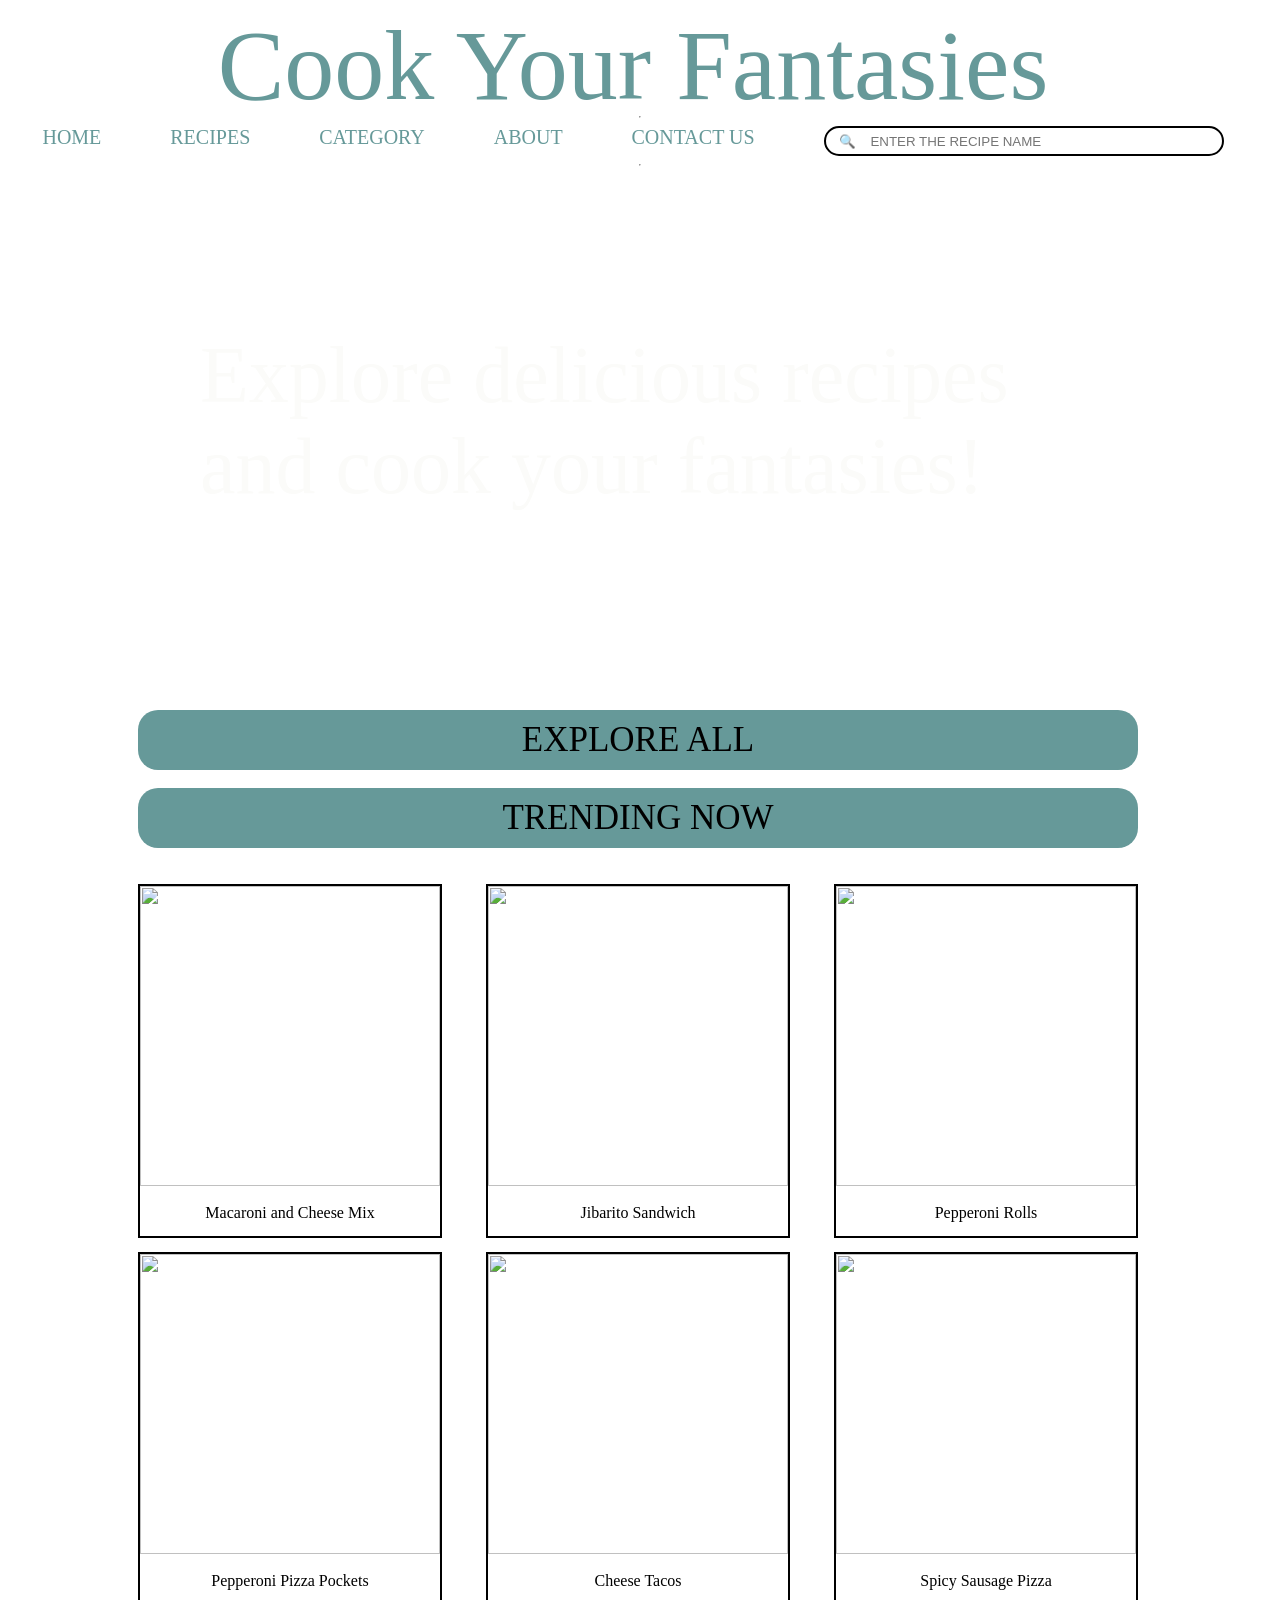
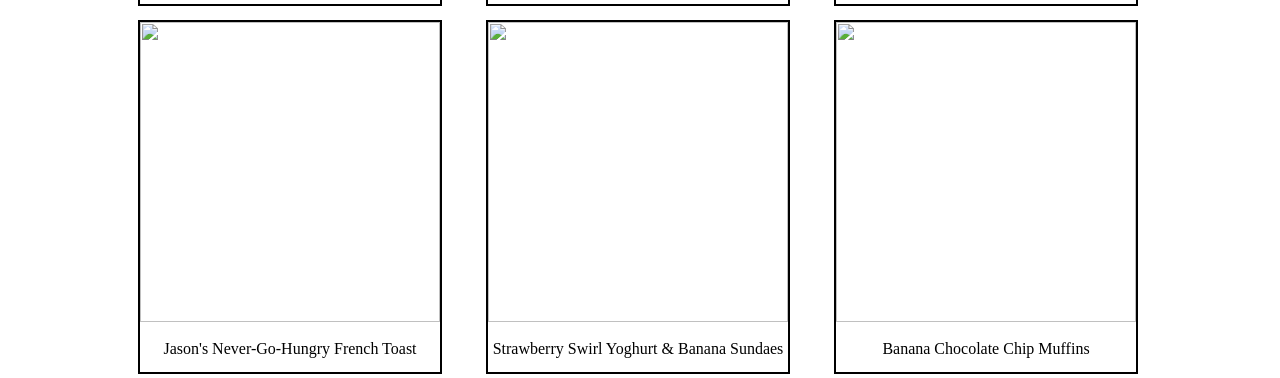
==== index.html @ 8f166795 "Add files via upload" ====
<!DOCTYPE html>
<html lang="en">
<head>
    <meta charset="UTF-8">
    <meta name="viewport" content="width=device-width, initial-scale=1.0">
    <title>Document</title>
    <link rel="stylesheet" href="frontpage.css">
</head>
<body>
    <header>
<div id="outer1">
    <div id="i1">Cook Your Fantasies</div><hr>
    <div id="i2"><span>HOME</span><span>RECIPES</span><span>CATEGORY</span><span>ABOUT</span><span>CONTACT US</span><span ><input id="search" type="search" placeholder="   &#128269    ENTER THE RECIPE NAME" ></span></div><hr>
    <div id="bg">
        <div id="text"><p>Explore delicious recipes <br>     and cook your fantasies!</p>         
            <div id="i3"><span id="s1"></span><span id="s2"></span><span id="s3"></span><span id="s4"></span></div>
            <div id="i4"><span id="s5"></span><span id="s6"></span><span id="s7"></span><span id="s8"></span></div>        
        </div>
   </div> 
    </header>
    <section><br><br>
        <div class="category" > <text>EXPLORE ALL</text></div><br>
        <div class="category" > <text>TRENDING NOW</text></div><br>
        <br>
            <div class="inn">
                <div class="recipe" id="I4">
                    <div class="image" id="R4"><a href="recipe04.html"><img src="https://img.freepik.com/free-photo/delicious-creamy-melted-cheese_23-2149332827.jpg?ga=GA1.1.288537252.1741439925&semt=ais_hybrid"></a></div><br><div id="T4"><a href="recipe04.html">Macaroni and Cheese Mix</a></div>
                </div>
                <div class="recipe" id="I5">
                    <div class="image" id="R5"><a href="recipe05.html"><img src="https://img.freepik.com/free-photo/side-view-club-sandwich-with-salted-cucumbers-lemon-olives-round-white-plate_176474-3049.jpg?ga=GA1.1.288537252.1741439925&semt=ais_hybrid"></a></div><br><div id="T5"><a href="recipe05.html">Jibarito Sandwich</a></div>
                </div>
                <div class="recipe" id="I6">
                    <div class="image" id="R6"><a href="recipe06.html"><img src="https://img.freepik.com/free-photo/sausage-dough-sprinkled-with-sesame-seeds-wooden-background-rustic-style_2829-11857.jpg?ga=GA1.1.288537252.1741439925&semt=ais_hybrid"></a></div><br><div id="T6"><a href="recipe06.html">Pepperoni Rolls</a></div>
                </div>
            </div><br>
            <div class="inn">
                <div class="recipe" id="I7">
                    <div class="image" id="R7"><a href="recipe07.html"><img src="https://img.freepik.com/free-photo/turkish-pide-pizza-with-pepperoni-melted-cheese_114579-3408.jpg?ga=GA1.1.288537252.1741439925&semt=ais_hybrid"></a></div><br><div id="T7"><a href="recipe07.html">Pepperoni Pizza Pockets</a></div>
                </div>
                <div class="recipe" id="I8">
                    <div class="image" id="R8"><a href="recipe08.html"><img src="https://img.freepik.com/premium-photo/high-angle-view-food-table_1048944-2399126.jpg?ga=GA1.1.288537252.1741439925&semt=ais_hybrid"></a></div><br><div id="T8"><a href="recipe08.html">Cheese Tacos</a></div>
                </div>
                <div class="recipe" id="I9">
                    <div class="image" id="R9"><a href="recipe09.html"><img src="https://img.freepik.com/free-photo/chicken-pizza-with-bell-peppers-herbs-barbecue-sauce_140725-8379.jpg?ga=GA1.1.288537252.1741439925&semt=ais_hybrid"></a></div><br><div id="T9"><a href="recipe09.html">Spicy Sausage Pizza</a></div>
                </div>
            </div><br>
            <div id="outer2">
            <div class="inn">
                <div class="recipe" id="I1">
                    <div class="image" id="R1"><a href="recipe01.html"><img  src="https://media.istockphoto.com/id/1225582525/photo/traditional-french-toasts-with-blueberries-strawberries-and-powdered-sugar-on-white-plate.jpg?s=612x612&w=0&k=20&c=5DWhiXmrjaEJ9ibt7jWO9BmiSjT_BZr6btpg2yOP9CA="></a></div><br><div id="T1"><a href="recipe01.html">Jason's Never-Go-Hungry French Toast</a></div>
                </div>
                <div class="recipe" id="I2">
                    <div class="image" id="R2"><a href="recipe02.html"><img  src="https://img.freepik.com/free-photo/strawberry-sundae_1339-2873.jpg?semt=ais_hybrid"></a></div><br><div id="T2"><a href="recipe02.html">Strawberry Swirl Yoghurt & Banana Sundaes</a></div>
                </div>
                <div class="recipe" id="I3">
                    <div class="image" id="R3"><a href="recipe03.html"><img  src="https://img.freepik.com/free-photo/chocolate-muffins-wooden-board_23-2148432426.jpg?ga=GA1.1.288537252.1741439925&semt=ais_hybrid"></a></div><br><div id="T3"><a href="recipe03.html">Banana Chocolate Chip Muffins</a></div>
                </div>
            </div>
            
        </div>
    </section>
    <footer>

    </footer>
</body>
</html>
---- frontpage.css ----
#outer1{
    display:flex;
    flex-direction:column;
    /* height:50px; */
    width:1250;
   
}
/* #outer1 text{
    opacity:1;
    
} */
/* #text:hover{
transition:all 8s ease-in 0s;
font-size:50px;
} */
#i1{
    text-align:center;
    height:100px;
    width:1250px;
    background-color:white;
    color:rgb(102, 153, 153);
    font-size:100px;
}
#i2{
    
    display:flex;
    font-size:20px;
    justify-content:space-around;
    height:30px;
    width: 1250px;
    color:rgb(102, 153, 153);
}
span:hover{
    font-size:28px;
}
/* #i3{
    display:flex;
    filter: blur(2px);
}
#i4{
    display:flex;
    filter: blur(2px); 
}*/

#s1{
    height:250px;
    width:300px;
    background-image: url("https://img.freepik.com/free-photo/front-view-cooked-mushrooms-with-dough-pasta-dark-table-meal-food-dinner_140725-78982.jpg?ga=GA1.1.288537252.1741439925&semt=ais_hybrid");
    background-size:cover;
}
#s2{
    height:250px;
    width:300px;
    background-image: url("https://img.freepik.com/free-photo/top-view-fried-potatoes-with-seasonings-bread-loafs-different-vegetables-dark-surface_140725-115305.jpg?ga=GA1.1.288537252.1741439925&semt=ais_hybrid");
    background-size:cover;
}
#s3{
    height:250px;
    width:350px;
    background-image: url("https://img.freepik.com/free-photo/top-view-yummy-cutlets-with-onion-rings-grey-background-dish-meat-meal-photo_140725-47087.jpg?ga=GA1.1.288537252.1741439925&semt=ais_hybrid");
    background-size:cover;
}
#s4{
    height:250px;
    width:300px;
    background-image: url("https://img.freepik.com/free-photo/top-view-fresh-red-dogwoods-with-seasonings-cooked-squashes-grey-surface_140725-90510.jpg?ga=GA1.1.288537252.1741439925&semt=ais_hybrid");
    background-size:cover;
}
/* span{
    border:2px solid rgb(60, 104, 104);
} */
#search{
    height:30px;
    color:rgb(102, 153, 153);
    width:400px;
    border:2px solid black;
    border-radius:20px;
}
hr{
    color:rgb(42, 62, 62);
}
#s5{
    height:250px;
    width:300px;
    background-image: url("https://img.freepik.com/free-photo/top-view-baked-potatoes-with-minced-meat-greens-inside-plate-dark-blue-desk_140725-49961.jpg?ga=GA1.1.288537252.1741439925&semt=ais_hybrid");
    background-size:cover;
}
#s6{
    height:250px;
    width:300px;
    background-image: url("https://img.freepik.com/premium-photo/breaded-lamb-chops-served-with-tomato-red-onion-green-pepper-salad-black-plate-wooden-table-with-ingredients-surface-landscape-view_268847-1344.jpg?ga=GA1.1.288537252.1741439925&semt=ais_hybrid");
    background-size:cover;
}
#s7{
    height:250px;
    width:350px;
    background-image: url("https://img.freepik.com/free-photo/side-view-eggplant-roll-grilled-eggplant-with-walnut-pomegranate-cucumber-lettuce-plate_141793-4891.jpg?ga=GA1.1.288537252.1741439925&semt=ais_hybrid");
    background-size:cover;
}
#s8{
    height:250px;
    width:300px;
    background-image: url("https://img.freepik.com/free-photo/half-top-view-tasty-cooked-potatoes-delicious-dish-with-greens-seasonings-dark-surface-dinner-cooking-meal-potato-dish_140725-101565.jpg?ga=GA1.1.288537252.1741439925&semt=ais_hybrid");
    background-size:cover;
}
#bg #i3,#i4{
    position:relative;
    display:flex;
    filter: blur(2.5px);
}
#bg p{
    position:absolute; top:250px; left:200px; font-size:80px;
    z-index:1;display:flex;
    color:rgb(251, 251, 249);
    transition: transform 0.5s ease-in-out, opacity 0.5s ease-in-out;


    /* display: inline-block;
    opacity: 0; 
    transform: translateY(-50px); 
    @keyframes fall {
        from{
          opacity: 0;
          color:black;
          transform: translateY(-50px);
        }
        to {
          opacity: 1;
          color:white;
          transform: translateY(0px);
        }
    }
    animation: fall 5s ease-in  2s 1 normal; */
}
#outer2{
    display:flex;
    flex-direction:column;
    justify-content: space-around;
}
.category{
    height:60px; width:1000px; background-color:rgb(102, 153, 153); border-radius:20px; text-align:center; position:relative; left:130px; font-size:35px
}
.category text{
     text-align:center; line-height:60px;
}
.category:hover text{
    font-size:38px;
}
.inn{
    display:flex;
    flex-direction:row;
    justify-content: space-between;
    height:350px;
    width:1000px;
    position:relative;
    left:130px;
}
.recipe{
    height:350px;
    width:300px;
    display:flex;
    flex-direction:column;
    border:2px solid black;
    text-align:center;
   
}
.image{
    height:300px;
    width:300px;
    background-size:auto;

}
.recipe a,img{
   height:300px;
   width:300px;
   object-fit:cover;
}
#T1 a,#T2 a,#T3 a,#T4 a,#T5 a,#T6 a,#T7 a,#T8 a,#T9 a{
    text-decoration:none;
    color:black;
    position: sticky;
}
#I1:hover, #I2:hover, #I3:hover {
    position: relative;
    /* border:5px solid black;  */
     height:360px;
    width:300px; 
}
 .image:hover img{
   width:300px;
    transition:img 0.5s ease-in-out;
 }
 .recipe:hover a{
    position:relative;
    margin-bottom:center;
    font-size:20px;
   
 }
 /* #text text{
    transition: font-size 5s ease-in-out 2s;
 } */
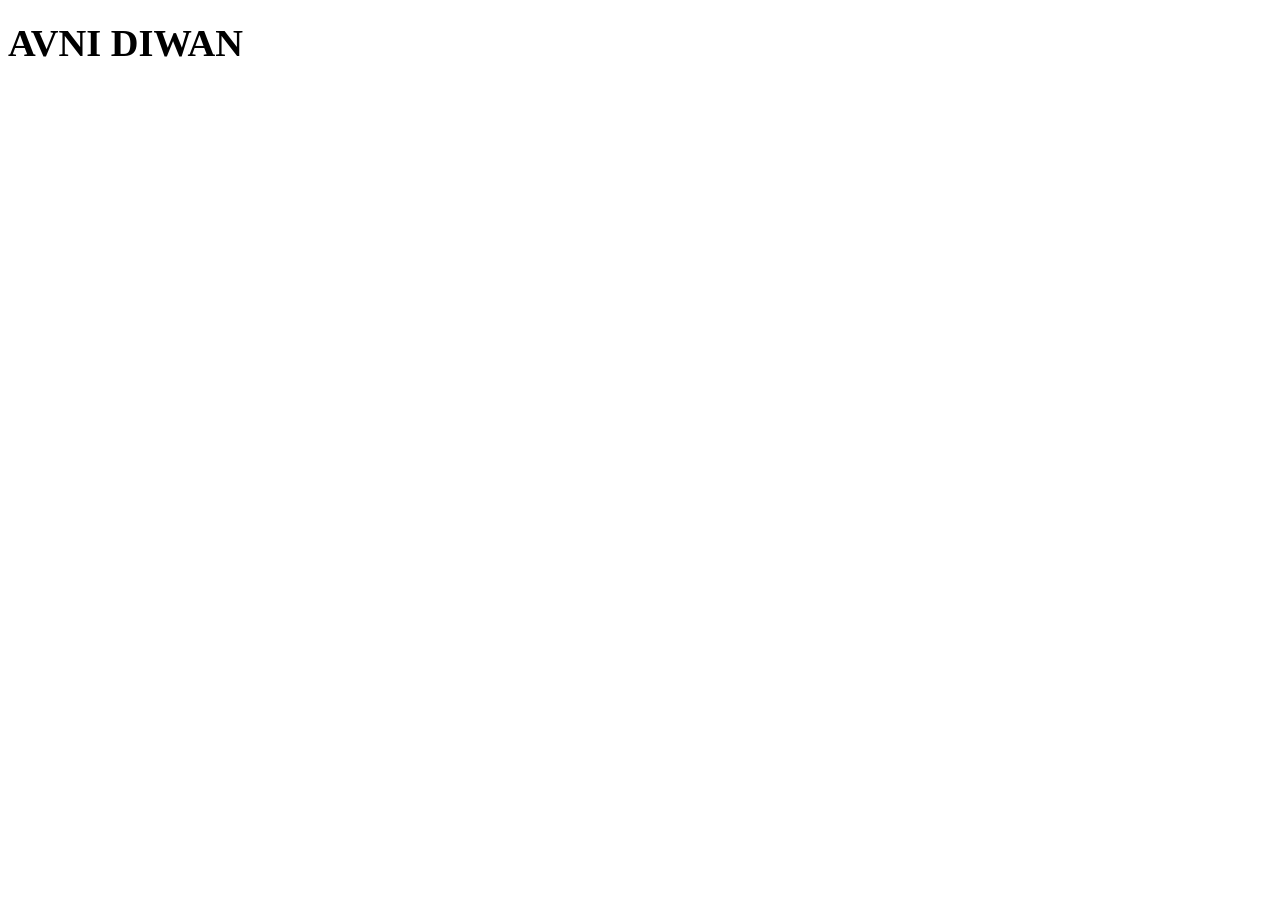
==== commit 7e0dc803: "Add files via upload" ====
--- a/index.html
+++ b/index.html
@@ -4,63 +4,42 @@
     <meta charset="UTF-8">
     <meta name="viewport" content="width=device-width, initial-scale=1.0">
     <title>Document</title>
-    <link rel="stylesheet" href="frontpage.css">
+    
+    <link rel="stylesheet" href="style.css">
 </head>
+<style>
+    .d1:hover text, .d2:hover text, .d3:hover text, #D2:hover text, #D3:hover text{
+        color:white;
+        font-size:35px;
+        text-decoration:underline;
+       
+    }
+    
+     .d1:hover , .d2:hover , .d3:hover , #D2:hover , #D3:hover{
+        border:2px solid white;
+    
+     }
+</style>
 <body>
-    <header>
-<div id="outer1">
-    <div id="i1">Cook Your Fantasies</div><hr>
-    <div id="i2"><span>HOME</span><span>RECIPES</span><span>CATEGORY</span><span>ABOUT</span><span>CONTACT US</span><span ><input id="search" type="search" placeholder="   &#128269    ENTER THE RECIPE NAME" ></span></div><hr>
-    <div id="bg">
-        <div id="text"><p>Explore delicious recipes <br>     and cook your fantasies!</p>         
-            <div id="i3"><span id="s1"></span><span id="s2"></span><span id="s3"></span><span id="s4"></span></div>
-            <div id="i4"><span id="s5"></span><span id="s6"></span><span id="s7"></span><span id="s8"></span></div>        
-        </div>
-   </div> 
-    </header>
-    <section><br><br>
-        <div class="category" > <text>EXPLORE ALL</text></div><br>
-        <div class="category" > <text>TRENDING NOW</text></div><br>
-        <br>
-            <div class="inn">
-                <div class="recipe" id="I4">
-                    <div class="image" id="R4"><a href="recipe04.html"><img src="https://img.freepik.com/free-photo/delicious-creamy-melted-cheese_23-2149332827.jpg?ga=GA1.1.288537252.1741439925&semt=ais_hybrid"></a></div><br><div id="T4"><a href="recipe04.html">Macaroni and Cheese Mix</a></div>
-                </div>
-                <div class="recipe" id="I5">
-                    <div class="image" id="R5"><a href="recipe05.html"><img src="https://img.freepik.com/free-photo/side-view-club-sandwich-with-salted-cucumbers-lemon-olives-round-white-plate_176474-3049.jpg?ga=GA1.1.288537252.1741439925&semt=ais_hybrid"></a></div><br><div id="T5"><a href="recipe05.html">Jibarito Sandwich</a></div>
-                </div>
-                <div class="recipe" id="I6">
-                    <div class="image" id="R6"><a href="recipe06.html"><img src="https://img.freepik.com/free-photo/sausage-dough-sprinkled-with-sesame-seeds-wooden-background-rustic-style_2829-11857.jpg?ga=GA1.1.288537252.1741439925&semt=ais_hybrid"></a></div><br><div id="T6"><a href="recipe06.html">Pepperoni Rolls</a></div>
-                </div>
-            </div><br>
-            <div class="inn">
-                <div class="recipe" id="I7">
-                    <div class="image" id="R7"><a href="recipe07.html"><img src="https://img.freepik.com/free-photo/turkish-pide-pizza-with-pepperoni-melted-cheese_114579-3408.jpg?ga=GA1.1.288537252.1741439925&semt=ais_hybrid"></a></div><br><div id="T7"><a href="recipe07.html">Pepperoni Pizza Pockets</a></div>
-                </div>
-                <div class="recipe" id="I8">
-                    <div class="image" id="R8"><a href="recipe08.html"><img src="https://img.freepik.com/premium-photo/high-angle-view-food-table_1048944-2399126.jpg?ga=GA1.1.288537252.1741439925&semt=ais_hybrid"></a></div><br><div id="T8"><a href="recipe08.html">Cheese Tacos</a></div>
-                </div>
-                <div class="recipe" id="I9">
-                    <div class="image" id="R9"><a href="recipe09.html"><img src="https://img.freepik.com/free-photo/chicken-pizza-with-bell-peppers-herbs-barbecue-sauce_140725-8379.jpg?ga=GA1.1.288537252.1741439925&semt=ais_hybrid"></a></div><br><div id="T9"><a href="recipe09.html">Spicy Sausage Pizza</a></div>
-                </div>
-            </div><br>
-            <div id="outer2">
-            <div class="inn">
-                <div class="recipe" id="I1">
-                    <div class="image" id="R1"><a href="recipe01.html"><img  src="https://media.istockphoto.com/id/1225582525/photo/traditional-french-toasts-with-blueberries-strawberries-and-powdered-sugar-on-white-plate.jpg?s=612x612&w=0&k=20&c=5DWhiXmrjaEJ9ibt7jWO9BmiSjT_BZr6btpg2yOP9CA="></a></div><br><div id="T1"><a href="recipe01.html">Jason's Never-Go-Hungry French Toast</a></div>
-                </div>
-                <div class="recipe" id="I2">
-                    <div class="image" id="R2"><a href="recipe02.html"><img  src="https://img.freepik.com/free-photo/strawberry-sundae_1339-2873.jpg?semt=ais_hybrid"></a></div><br><div id="T2"><a href="recipe02.html">Strawberry Swirl Yoghurt & Banana Sundaes</a></div>
-                </div>
-                <div class="recipe" id="I3">
-                    <div class="image" id="R3"><a href="recipe03.html"><img  src="https://img.freepik.com/free-photo/chocolate-muffins-wooden-board_23-2148432426.jpg?ga=GA1.1.288537252.1741439925&semt=ais_hybrid"></a></div><br><div id="T3"><a href="recipe03.html">Banana Chocolate Chip Muffins</a></div>
-                </div>
-            </div>
-            
-        </div>
-    </section>
-    <footer>
+    <h1><big> AVNI DIWAN</big></h1>
+<div id="outer">
+<div id="i1"> 
+    <div class="d1"><a href="about.html"><TEXT>ABOUT</TEXT></a></div>
+    <div class="d2"><a href="edu.html"><TEXT>EDUCATIONAL<BR>QUALIFICATIONS</TEXT></a></div>
+    <div class="d3"><a href="per.html"><TEXT>PERSONAL<BR>INFORMATION</TEXT></a></div>
+</div>
+<div id="i2">
+    <div id="D1"></div>
+    <div id="D2"><a href="project.html"><TEXT>PROJECTS</TEXT></a></div>
+    <div id="D3"><a href="cert.html"><TEXT>CERTIFICATES</TEXT></a></div>
+    <div id="D4"></div>
+</div>
+<div id="i3">
+    <div class="d1"><a href="techsub.html"><text>TECHNICAL<BR>SUBJECTS</text></a></div>
+    <div class="d2"><a href="prolang.html"><TEXT>PROGRAMMING<BR>LANGUAGES</TEXT></a></div>
+    <div class="d3"><a href="workshop.html"><TEXT>TRANNINGS<BR>&<BR>WORKSHOPS</TEXT></a></div>
+</div>
+</div>
 
-    </footer>
 </body>
 </html>
--- a/style.css
+++ b/style.css
@@ -0,0 +1,112 @@
+#div1{
+    height:55px;
+    background-color:black;
+    display:flex;
+    flex-direction:row;
+    justify-content:space-evenly;
+    align-items: center;
+}
+#div2{
+    height:40px;
+    background-color:rgb(27, 27, 55);
+    display:flex;
+    flex-direction:row;
+    justify-content:space-evenly;
+    align-items: center;
+}
+#span1{
+    color:white;
+    display:flex;
+    flex-direction:row;
+    align-self:flex-start;
+    /* align-content: center; */
+}
+#span2{
+    color:white;
+    display:flex;
+    flex-direction:row;
+}
+#span3{
+    color:white;
+    align-self: center;
+    display:flex;
+    flex-direction:row;
+    align-content:center; 
+}
+a{
+    color:white;
+    text-decoration:none;
+}
+text{
+    color:white;
+}
+#div3{
+    height: 250px;
+    background-color:azure;
+    display:flex;
+    flex-direction:row;
+    justify-content:space-between
+    
+}
+#left{
+    height:250px; 
+    width:100px; 
+    display:flex;
+    justify-content:center;
+    align-items:center;
+}
+#right{
+    height:250px; 
+    width:100px; 
+    display:flex;
+    justify-content:center;
+    align-items:center;
+}
+#div4{
+    height:500px;
+    background-color:azure ;
+    display:flex;
+    flex-direction: row;
+    justify-content:space-evenly;
+}
+.span1{
+    height:500px;
+    width:280px;
+    background-color:white;
+    display:flex;
+    flex-direction:column;
+    justify-content:space-between;
+    align-items:center;
+}
+.rect1{
+    height:100px;
+    width:260px;
+    /* background-color:gray; */
+}
+.rect2{
+    height:50px;
+    width:260px;
+    /* background-color:gray; */
+}
+.rect3{
+    height:150px;
+    width:260px;
+    /* background-color:rgb(68, 67, 67); */
+    display:flex;
+    justify-content:space-around;
+    align-items:center;
+
+}
+.rect4{
+    height:150px;
+    width:260px;
+    /* background-color:rgb(68, 67, 67); */
+    display:flex;
+    justify-content:space-around;
+    align-items:center;
+}
+.sq{
+    height:120px;
+    width:120px;
+    /* background-color:rgb(101, 100, 100); */
+}
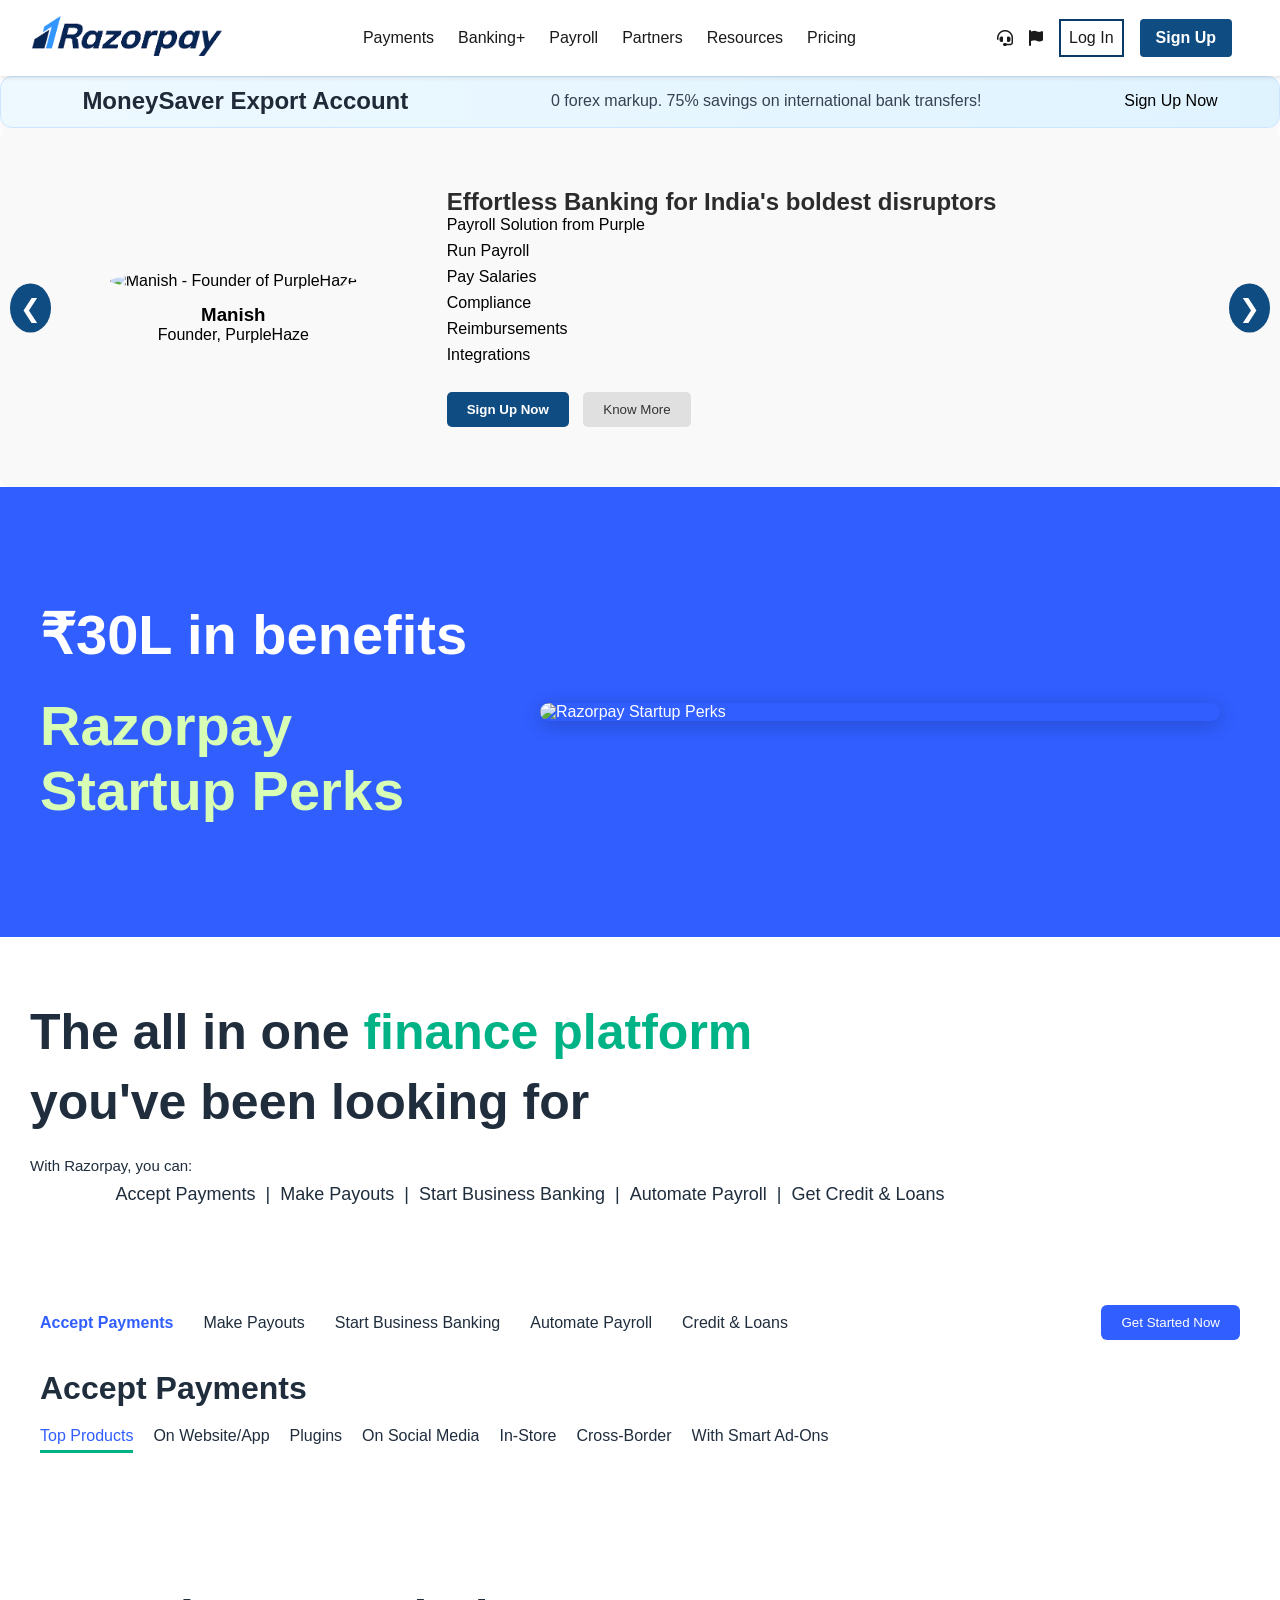
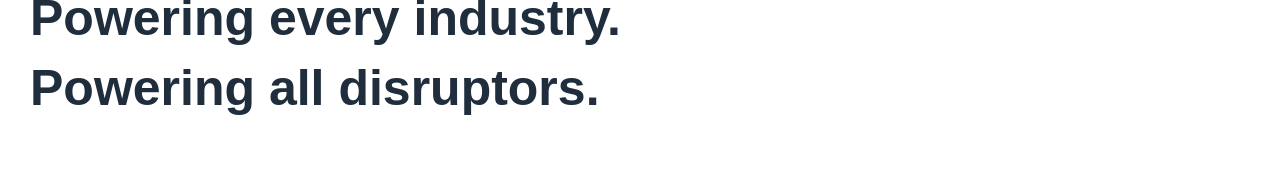
==== commit 00cc7f45: "Add files via upload" ====
--- a/index.html
+++ b/index.html
@@ -4,42 +4,174 @@
     <meta charset="UTF-8">
     <meta name="viewport" content="width=device-width, initial-scale=1.0">
     <title>Document</title>
-    
     <link rel="stylesheet" href="style.css">
+    <link rel="stylesheet" href="https://cdnjs.cloudflare.com/ajax/libs/font-awesome/6.5.0/css/all.min.css"/>
 </head>
-<style>
-    .d1:hover text, .d2:hover text, .d3:hover text, #D2:hover text, #D3:hover text{
-        color:white;
-        font-size:35px;
-        text-decoration:underline;
-       
-    }
-    
-     .d1:hover , .d2:hover , .d3:hover , #D2:hover , #D3:hover{
-        border:2px solid white;
-    
-     }
-</style>
+
 <body>
-    <h1><big> AVNI DIWAN</big></h1>
-<div id="outer">
-<div id="i1"> 
-    <div class="d1"><a href="about.html"><TEXT>ABOUT</TEXT></a></div>
-    <div class="d2"><a href="edu.html"><TEXT>EDUCATIONAL<BR>QUALIFICATIONS</TEXT></a></div>
-    <div class="d3"><a href="per.html"><TEXT>PERSONAL<BR>INFORMATION</TEXT></a></div>
-</div>
-<div id="i2">
-    <div id="D1"></div>
-    <div id="D2"><a href="project.html"><TEXT>PROJECTS</TEXT></a></div>
-    <div id="D3"><a href="cert.html"><TEXT>CERTIFICATES</TEXT></a></div>
-    <div id="D4"></div>
-</div>
-<div id="i3">
-    <div class="d1"><a href="techsub.html"><text>TECHNICAL<BR>SUBJECTS</text></a></div>
-    <div class="d2"><a href="prolang.html"><TEXT>PROGRAMMING<BR>LANGUAGES</TEXT></a></div>
-    <div class="d3"><a href="workshop.html"><TEXT>TRANNINGS<BR>&<BR>WORKSHOPS</TEXT></a></div>
-</div>
+<header class="navbar">
+  <div class="logo">
+    <img src="[data-uri]" alt="Razorpay Logo" />
+  </div>
+  <nav class="nav-links">
+    <ul>
+      <li><a href="#">Payments</a></li>
+      <li><a href="#">Banking+</a></li>
+      <li><a href="#">Payroll</a></li>
+      <li><a href="#">Partners</a></li>
+      <li><a href="#">Resources</a></li>
+      <li><a href="#">Pricing</a></li>
+    </ul>
+  </nav>
+  <div class="extras">
+    <a href="#" class="support"><i class="fas fa-headset"></i> </a>
+    <a href="#" class="language"><i class="fas fa-flag"></i> </a>
+    <a href="#" class="login">Log In</a>
+    <a href="#" class="signup">Sign Up</a>
+  </div>
+  
+</header>
+<!-- Razorpay MoneySaver Export Account Banner -->
+<section class="moneysaver-banner">
+  <div class="moneysaver-content">
+    <h2>MoneySaver Export Account</h2>
+    <p>0 forex markup. 75% savings on international bank transfers!</p>
+    <a href="#" class="moneysaver-btn">Sign Up Now</a>
+  </div>
+</section>
+
+<div class="carousel-container">
+  <div class="carousel-slide active">
+    <div class="carousel-content">
+      <div class="founder-info">
+        <img src="manish.png" alt="Manish - Founder of PurpleHaze" />
+        <h3>Manish</h3>
+        <p>Founder, PurpleHaze</p>
+      </div>
+      <div class="testimonial">
+        <h2>Effortless Banking for India's boldest disruptors</h2>
+        <p>Payroll Solution from Purple</p>
+        <ul>
+          <li>Run Payroll</li>
+          <li>Pay Salaries</li>
+          <li>Compliance</li>
+          <li>Reimbursements</li>
+          <li>Integrations</li>
+        </ul>
+        <div class="cta-buttons">
+          <button class="signup">Sign Up Now</button>
+          <button class="learn-more">Know More</button>
+        </div>
+      </div>
+    </div>
+  </div>
+
+  <!-- Add more .carousel-slide blocks for additional slides -->
+
+  <button class="prev">&#10094;</button>
+  <button class="next">&#10095;</button>
 </div>
 
+<section class="startup-perks">
+  <div class="perks-left">
+    <h1>₹30L in benefits</h1>
+    <p><span> Razorpay Startup Perks</span></p>
+  </div>
+  <div class="perks-right">
+    <img
+      src="https://framerusercontent.com/images/DTsknBwbytFufaMMY9DpEpOTF2A.png?width=1396&height=674"
+      alt="Razorpay Startup Perks"
+    />
+  </div>
+</section>
+
+<section class="finance-banner">
+  <div class="banner-content">
+    <h1>
+      The all in one <span class="highlight">finance platform</span> <br>you've been looking for
+    </h1>
+    <p class="subtext">With Razorpay, you can:</p>
+    <div class="services">
+      <span>Accept Payments</span>
+      <span>|</span>
+      <span>Make Payouts</span>
+      <span>|</span>
+      <span>Start Business Banking</span>
+      <span>|</span>
+      <span>Automate Payroll</span>
+      <span>|</span>
+      <span>Get Credit & Loans</span>
+    </div>
+  </div>
+</section>
+
+<section class="accept-payments">
+  <nav class="top-nav">
+    <ul>
+      <li class="active">Accept Payments</li>
+      <li>Make Payouts</li>
+      <li>Start Business Banking</li>
+      <li>Automate Payroll</li>
+      <li>Credit & Loans</li>
+    </ul>
+    <button class="cta">Get Started Now</button>
+  </nav>
+
+  <h1 class="main-heading">Accept Payments</h1>
+
+  <div class="tabs">
+    <span class="active">Top Products</span>
+    <span>On Website/App</span>
+    <span>Plugins</span>
+    <span>On Social Media</span>
+    <span>In-Store</span>
+    <span>Cross-Border</span>
+    <span>With Smart Ad-Ons</span>
+  </div>
+</section>
+
+<section class="finance-banner">
+  <div class="banner-content">
+    <h1>
+     Powering every industry. <br>Powering all disruptors.
+    </h1>
+  </div>
+</section>
+
+
+
+<script>
+  let currentSlide = 0;
+const slides = document.querySelectorAll('.carousel-slide');
+const nextBtn = document.querySelector('.next');
+const prevBtn = document.querySelector('.prev');
+
+function showSlide(index) {
+  slides.forEach((slide, i) => {
+    slide.classList.toggle('active', i === index);
+  });
+}
+
+nextBtn.addEventListener('click', () => {
+  currentSlide = (currentSlide + 1) % slides.length;
+  showSlide(currentSlide);
+});
+
+prevBtn.addEventListener('click', () => {
+  currentSlide = (currentSlide - 1 + slides.length) % slides.length;
+  showSlide(currentSlide);
+});
+
+// Auto-slide every 5 seconds
+setInterval(() => {
+  currentSlide = (currentSlide + 1) % slides.length;
+  showSlide(currentSlide);
+}, 5000);
+
+// Initialize
+showSlide(currentSlide);
+
+</script>
+
 </body>
-</html>+</html>
--- a/style.css
+++ b/style.css
@@ -1,112 +1,556 @@
-#div1{
-    height:55px;
-    background-color:black;
-    display:flex;
-    flex-direction:row;
-    justify-content:space-evenly;
-    align-items: center;
-}
-#div2{
-    height:40px;
-    background-color:rgb(27, 27, 55);
-    display:flex;
-    flex-direction:row;
-    justify-content:space-evenly;
-    align-items: center;
-}
-#span1{
-    color:white;
-    display:flex;
-    flex-direction:row;
-    align-self:flex-start;
-    /* align-content: center; */
-}
-#span2{
-    color:white;
-    display:flex;
-    flex-direction:row;
-}
-#span3{
-    color:white;
-    align-self: center;
-    display:flex;
-    flex-direction:row;
-    align-content:center; 
-}
-a{
-    color:white;
-    text-decoration:none;
-}
-text{
-    color:white;
-}
-#div3{
-    height: 250px;
-    background-color:azure;
-    display:flex;
-    flex-direction:row;
-    justify-content:space-between
+*{
+    padding:0px;
+    margin:0px;
+    overflow-x:hidden;
+}
+body {
+  margin: 0;
+  font-family: 'Segoe UI', sans-serif;
+}
+
+.navbar {
+  display: flex;
+  justify-content: space-between;
+  align-items: center;
+  padding: 1rem 2rem;
+  background-color: #ffffff;
+  box-shadow: 0 2px 4px rgba(0, 0, 0, 0.1);
+  position:sticky;
+  width:100%;
+}
+
+.logo img {
+  height: 40px;
+}
+
+.nav-links ul {
+  list-style: none;
+  display: flex;
+  gap: 1.5rem;
+  margin: 0;
+  padding: 0;
+}
+
+.nav-links a {
+  text-decoration: none;
+  color: #1a1a1a;
+  font-weight: 500;
+  transition: color 0.3s ease;
+}
+
+.nav-links a:hover {
+  color: #0f4c81;
+}
+
+.cta {
+  display: flex;
+  gap: 1rem;
+}
+
+.login {
+  text-decoration: none;
+  color: #0f4c81;
+  font-weight: bold;
+  border:#093b66 2px solid;
+  padding:8px;
+}
+
+.signup {
+  background-color: #0f4c81;
+  color: white;
+  padding: 0.6rem 1rem;
+  border-radius: 4px;
+  text-decoration: none;
+  font-weight: bold;
+  transition: background-color 0.3s ease;
+}
+
+.signup:hover {
+  background-color: #093b66;
+}
+.extras {
+  display: flex;
+  align-items: center;
+  gap: 1rem;
+  margin-right:80px;
+}
+
+.extras a {
+  text-decoration: none;
+  color: #1a1a1a;
+  font-weight: 500;
+  display: flex;
+  align-items: center;
+  gap: 0.4rem;
+}
+
+.extras .signup {
+  background-color: #0f4c81;
+  color: white;
+  padding: 0.6rem 1rem;
+  border-radius: 4px;
+  font-weight: bold;
+}
+
+.extras .signup:hover {
+  background-color: #093b66;
+}
+.login .signup{
+    font-size: 25px;
+}
+
+/* Razorpay-style MoneySaver Banner */
+.moneysaver-banner {
+  background: linear-gradient(90deg, #eef9ff, #dff3ff);
+  border: 1px solid #cce6ff;
+  border-radius: 12px;
+   max-width:100%;
+   height:50px;
+  box-shadow: 0 4px 12px rgba(0, 0, 0, 0.05);
+  text-align: center;
+  font-family: 'Inter', sans-serif;
+}
+.moneysaver-content{
+  display: flex;
+  justify-content: space-around;
+  align-items: center;
+  width: 100%;
+  padding: 10px;
+}
+.moneysaver-content h2 {
+  color: #1f2937;
+}
+
+.moneysaver-content p {
+  color: #374151;
+}
+
+.moneysaver-btn {
+  color: black;
+  font-size: 1rem;
+  border-radius: 6px;
+  text-decoration: none;
+  transition: background-color 0.3s ease;
+}
+
+.moneysaver-btn:hover {
+  background-color: #005bb5;
+}
+
+.carousel-container {
+  position: relative;
+  width: 100%;
+  margin: auto;
+  overflow: hidden;
+  background: #f9f9f9;
+  border-radius: 10px;
+}
+
+.carousel-slide {
+  display: none;
+  padding: 40px;
+  transition: transform 0.5s ease-in-out;
+}
+
+.carousel-slide.active {
+  display: block;
+}
+
+.carousel-content {
+  display: flex;
+  flex-wrap: wrap;
+  align-items: center;
+  justify-content: space-between;
+}
+
+.founder-info {
+  flex: 1;
+  text-align: center;
+}
+
+.founder-info img {
+  width: 120px;
+  border-radius: 50%;
+  margin-bottom: 10px;
+}
+
+.testimonial {
+  flex: 2;
+  padding: 20px;
+}
+
+.testimonial h2 {
+  font-size: 24px;
+  color: #2b2b2b;
+}
+
+.testimonial ul {
+  list-style: none;
+  padding: 0;
+}
+
+.testimonial ul li {
+  margin: 8px 0;
+  font-weight: 500;
+}
+
+.cta-buttons {
+  margin-top: 20px;
+}
+
+.cta-buttons button {
+  padding: 10px 20px;
+  margin-right: 10px;
+  border: none;
+  border-radius: 5px;
+  cursor: pointer;
+}
+
+.signup {
+  background-color: #0f4c81;
+  color: white;
+}
+
+.learn-more {
+  background-color: #e0e0e0;
+  color: #333;
+}
+
+.prev, .next {
+  position: absolute;
+  top: 50%;
+  transform: translateY(-50%);
+  background-color: #0f4c81;
+  color: white;
+  border: none;
+  padding: 10px;
+  cursor: pointer;
+  font-size: 25px;
+  border-radius: 50%;
+}
+
+.prev {
+  left: 10px;
+}
+
+.next {
+  right: 10px;
+}
+
+.startup-perks {
+  display: flex;
+  align-items: center;
+  justify-content: space-between;
+  background-color: #305EFF;
+  min-height: 50vh; /* allows content to grow */
+  padding: 0 40px;
+  color: white;
+  flex-wrap: wrap;
+  box-sizing: border-box;
+}
+
+.perks-left {
+  flex: 0 0 40%;
+  max-width: 40%;
+  display: flex;
+  flex-direction: column;
+  justify-content: center;
+  padding-right: 20px; /* spacing from image */
+  box-sizing: border-box;
+}
+
+.perks-left h1 {
+  font-size: 56px;
+  height:80px;
+  margin-bottom: 12px;
+  font-weight: 700;
+  color: white;
+  line-height: 1.2;
+}
+
+.perks-left p {
+  font-size: 56px;
+  font-weight: 600;
+  color: #D8FDB4;
+}
+
+.perks-right {
+  flex: 0 0 60%;
+  max-width: 60%;
+  padding: 20px;
+  box-sizing: border-box;
+  display: flex;
+  align-items: center;
+  justify-content: center;
+}
+
+.perks-right img {
+  width: 100%;
+  height: auto;
+  border-radius: 12px;
+  box-shadow: 0 4px 20px rgba(0, 0, 0, 0.2);
+}
+
+/* Responsive tweaks */
+@media (max-width: 768px) {
+  .startup-perks {
+    flex-direction: column;
+    padding: 20px;
+    text-align: center;
+  }
+
+  .perks-left, .perks-right {
+    max-width: 100%;
+    flex: 0 0 100%;
+    margin-bottom: 20px;
+  }
+
+  .perks-left h1 {
+    font-size: 40px;
     
-}
-#left{
-    height:250px; 
-    width:100px; 
-    display:flex;
-    justify-content:center;
-    align-items:center;
-}
-#right{
-    height:250px; 
-    width:100px; 
-    display:flex;
-    justify-content:center;
-    align-items:center;
-}
-#div4{
-    height:500px;
-    background-color:azure ;
-    display:flex;
-    flex-direction: row;
-    justify-content:space-evenly;
-}
-.span1{
-    height:500px;
-    width:280px;
-    background-color:white;
-    display:flex;
-    flex-direction:column;
-    justify-content:space-between;
-    align-items:center;
-}
-.rect1{
-    height:100px;
-    width:260px;
-    /* background-color:gray; */
-}
-.rect2{
-    height:50px;
-    width:260px;
-    /* background-color:gray; */
-}
-.rect3{
-    height:150px;
-    width:260px;
-    /* background-color:rgb(68, 67, 67); */
-    display:flex;
-    justify-content:space-around;
-    align-items:center;
-
-}
-.rect4{
-    height:150px;
-    width:260px;
-    /* background-color:rgb(68, 67, 67); */
-    display:flex;
-    justify-content:space-around;
-    align-items:center;
-}
-.sq{
-    height:120px;
-    width:120px;
-    /* background-color:rgb(101, 100, 100); */
-}+  }
+
+  .perks-left p {
+    font-size: 40px;
+  }
+
+  .perks-right {
+    padding: 10px;
+  }
+
+  .perks-right img {
+    width: 100%;
+    height: auto;
+  }
+}
+
+
+.finance-banner {
+  background-color: #ffffff;
+  width:100%;
+  padding: 60px 20px;
+  text-align: center;
+  font-family: 'Segoe UI', sans-serif;
+}
+
+.banner-content {
+  max-width: 1000px;
+  margin-left: 10px ;
+  text-align: left;
+  width:100%;
+  
+}
+
+.banner-content h1 {
+  font-size: 50px;
+  font-weight: 700;
+  color: #1f2d3d;
+  line-height: 1.4;
+}
+
+.banner-content .highlight {
+  color: #00b386; /* Razorpay green */
+}
+
+.subtext {
+  font-size: 15px;
+  font-weight: 500;
+  color: #1f2d3d;
+  margin-top: 20px;
+}
+
+.services {
+  margin-top: 10px;
+  font-size: 18px;
+  color: #1f2d3d;
+  display: flex;
+  flex-wrap: wrap;
+  justify-content: center;
+  gap: 10px;
+}
+
+.services span {
+  white-space: nowrap;
+}
+
+/* Responsive */
+@media (max-width: 768px) {
+  .banner-content h1 {
+    font-size: 28px;
+  }
+
+  .subtext {
+    font-size: 18px;
+  }
+
+  .services {
+    font-size: 16px;
+    flex-direction: column;
+    gap: 5px;
+  }
+
+  .services span {
+    display: block;
+  }
+}
+
+.accept-payments {
+  font-family: 'Segoe UI', sans-serif;
+  background: #fff;
+  padding: 40px;
+  color: #1f2d3d;
+}
+
+.top-nav {
+  display: flex;
+  justify-content: space-between;
+  align-items: center;
+}
+
+.top-nav ul {
+  display: flex;
+  gap: 30px;
+  list-style: none;
+  padding: 0;
+  margin: 0;
+}
+
+.top-nav li {
+  font-weight: 500;
+  cursor: pointer;
+}
+
+.top-nav li.active {
+  font-weight: 700;
+  color: #305EFF;
+}
+
+.cta {
+  background-color: #305EFF;
+  color: white;
+  border: none;
+  padding: 10px 20px;
+  border-radius: 6px;
+  cursor: pointer;
+}
+
+.main-heading {
+  font-size: 32px;
+  font-weight: 700;
+  margin: 30px 0 20px;
+}
+
+.tabs {
+  display: flex;
+  gap: 20px;
+  font-weight: 500;
+  margin-bottom: 30px;
+}
+
+.tabs span {
+  cursor: pointer;
+  padding-bottom: 5px;
+}
+
+.tabs .active {
+  border-bottom: 3px solid #00b386;
+  color: #305EFF;
+}
+
+.content-panels {
+  display: flex;
+  gap: 30px;
+  flex-wrap: wrap;
+  background-color:#CAE3E8;
+}
+
+.panel {
+  flex: 1;
+  background: #f5f7fa;
+  padding: 20px;
+  border-radius: 12px;
+  box-shadow: 0 2px 10px rgba(0,0,0,0.05);
+   background-color:#CAE3E8;
+}
+
+.left-panel ul {
+  list-style: none;
+  padding: 0;
+  font-size: 18px;
+}
+
+.left-panel li {
+  margin-bottom: 12px;
+}
+
+.note {
+  font-size: 12px;
+  color: #00b386;
+  margin-left: 8px;
+}
+
+.product-card, .sms-card {
+  position: relative;
+  text-align: center;
+}
+
+.badge {
+  position: absolute;
+  top: 10px;
+  right: 10px;
+  background: #305EFF;
+  color: white;
+  padding: 4px 8px;
+  font-size: 12px;
+  border-radius: 6px;
+}
+
+.time {
+  position: absolute;
+  top: 10px;
+  left: 10px;
+  font-size: 12px;
+  color: white;
+}
+
+.product-card img, .sms-card img {
+  width: 100%;
+  border-radius: 12px;
+  margin-bottom: 10px;
+}
+
+.order-btn {
+  background: #305EFF;
+  color: white;
+  border: none;
+  padding: 8px 16px;
+  border-radius: 6px;
+  cursor: pointer;
+}
+
+.sms-bubble {
+  background: white;
+  color: #1f2d3d;
+  padding: 10px;
+  border-radius: 8px;
+  margin-top: 10px;
+  font-size: 14px;
+}
+
+/* Responsive */
+@media (max-width: 768px) {
+  .content-panels {
+    flex-direction: column;
+  }
+
+  .top-nav ul {
+    flex-wrap: wrap;
+    gap: 15px;
+  }
+
+  .tabs {
+    flex-wrap: wrap;
+    gap: 10px;
+  }
+}
+
